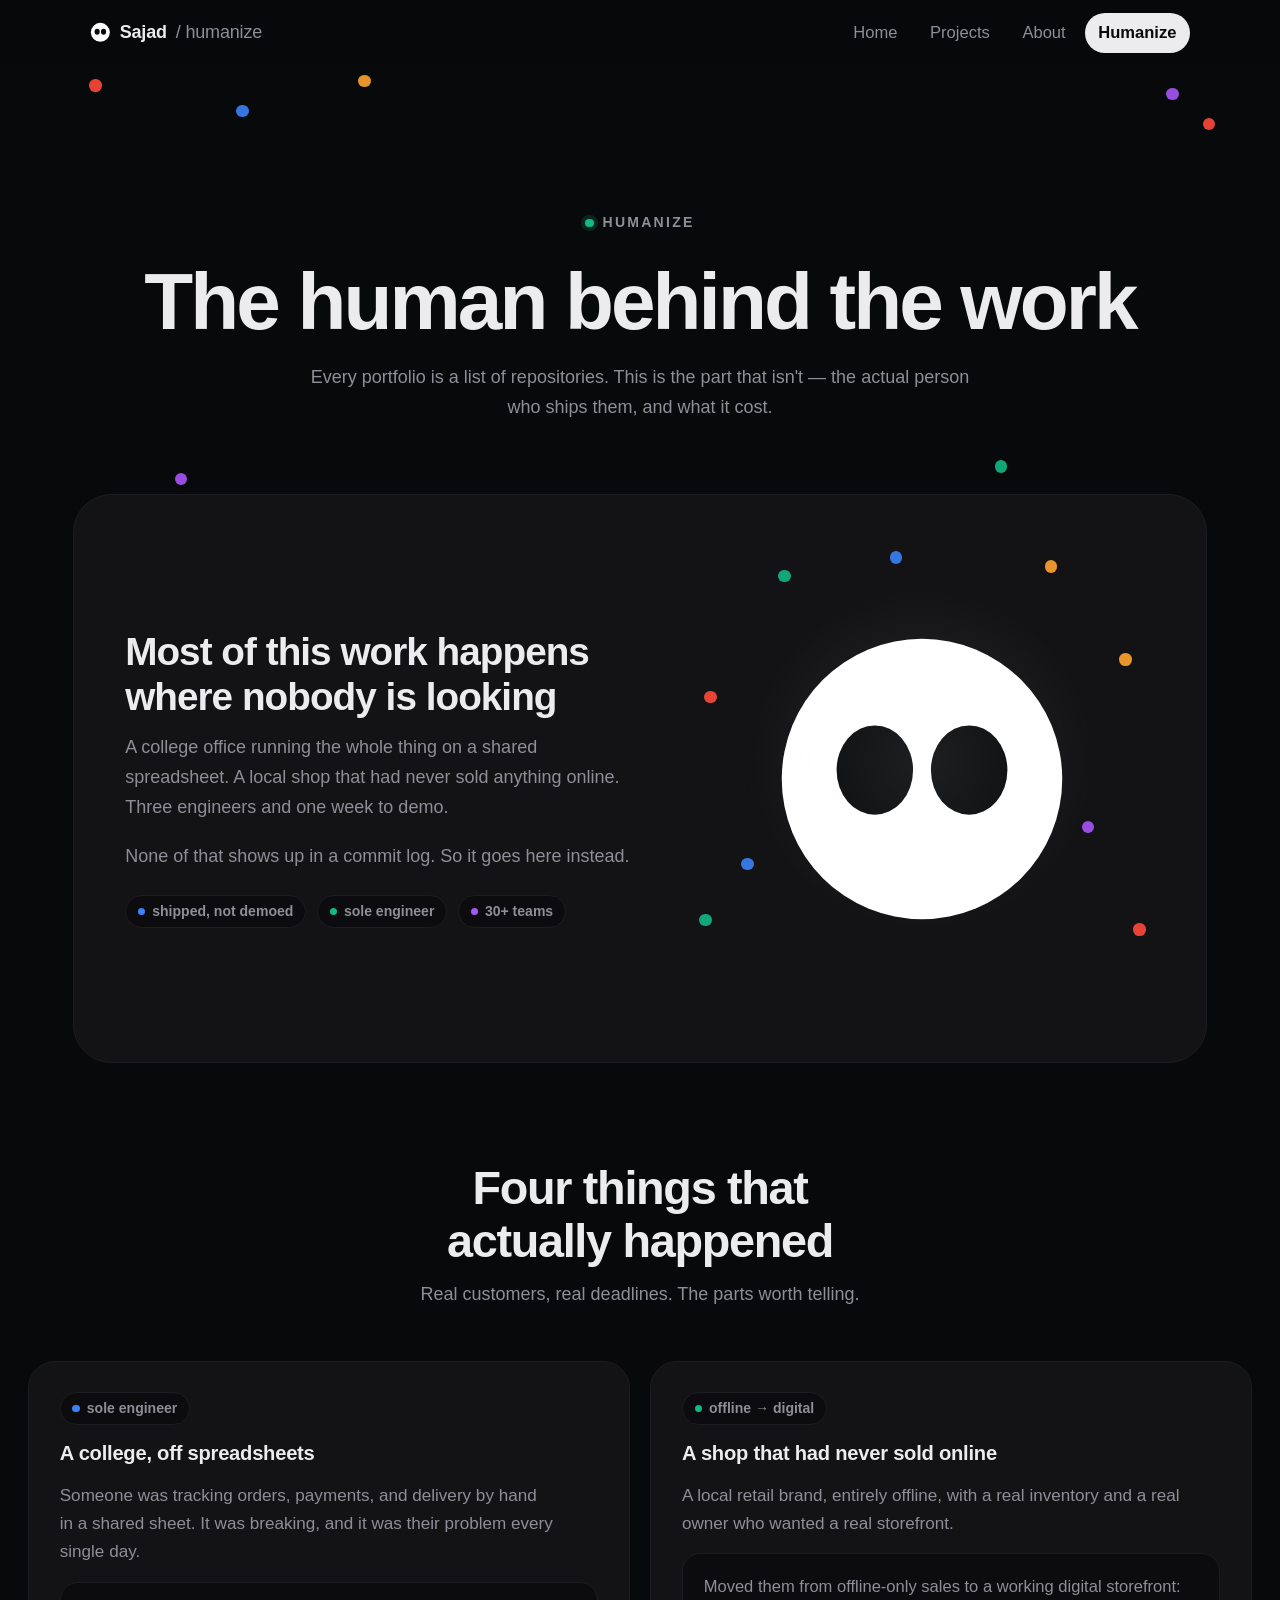
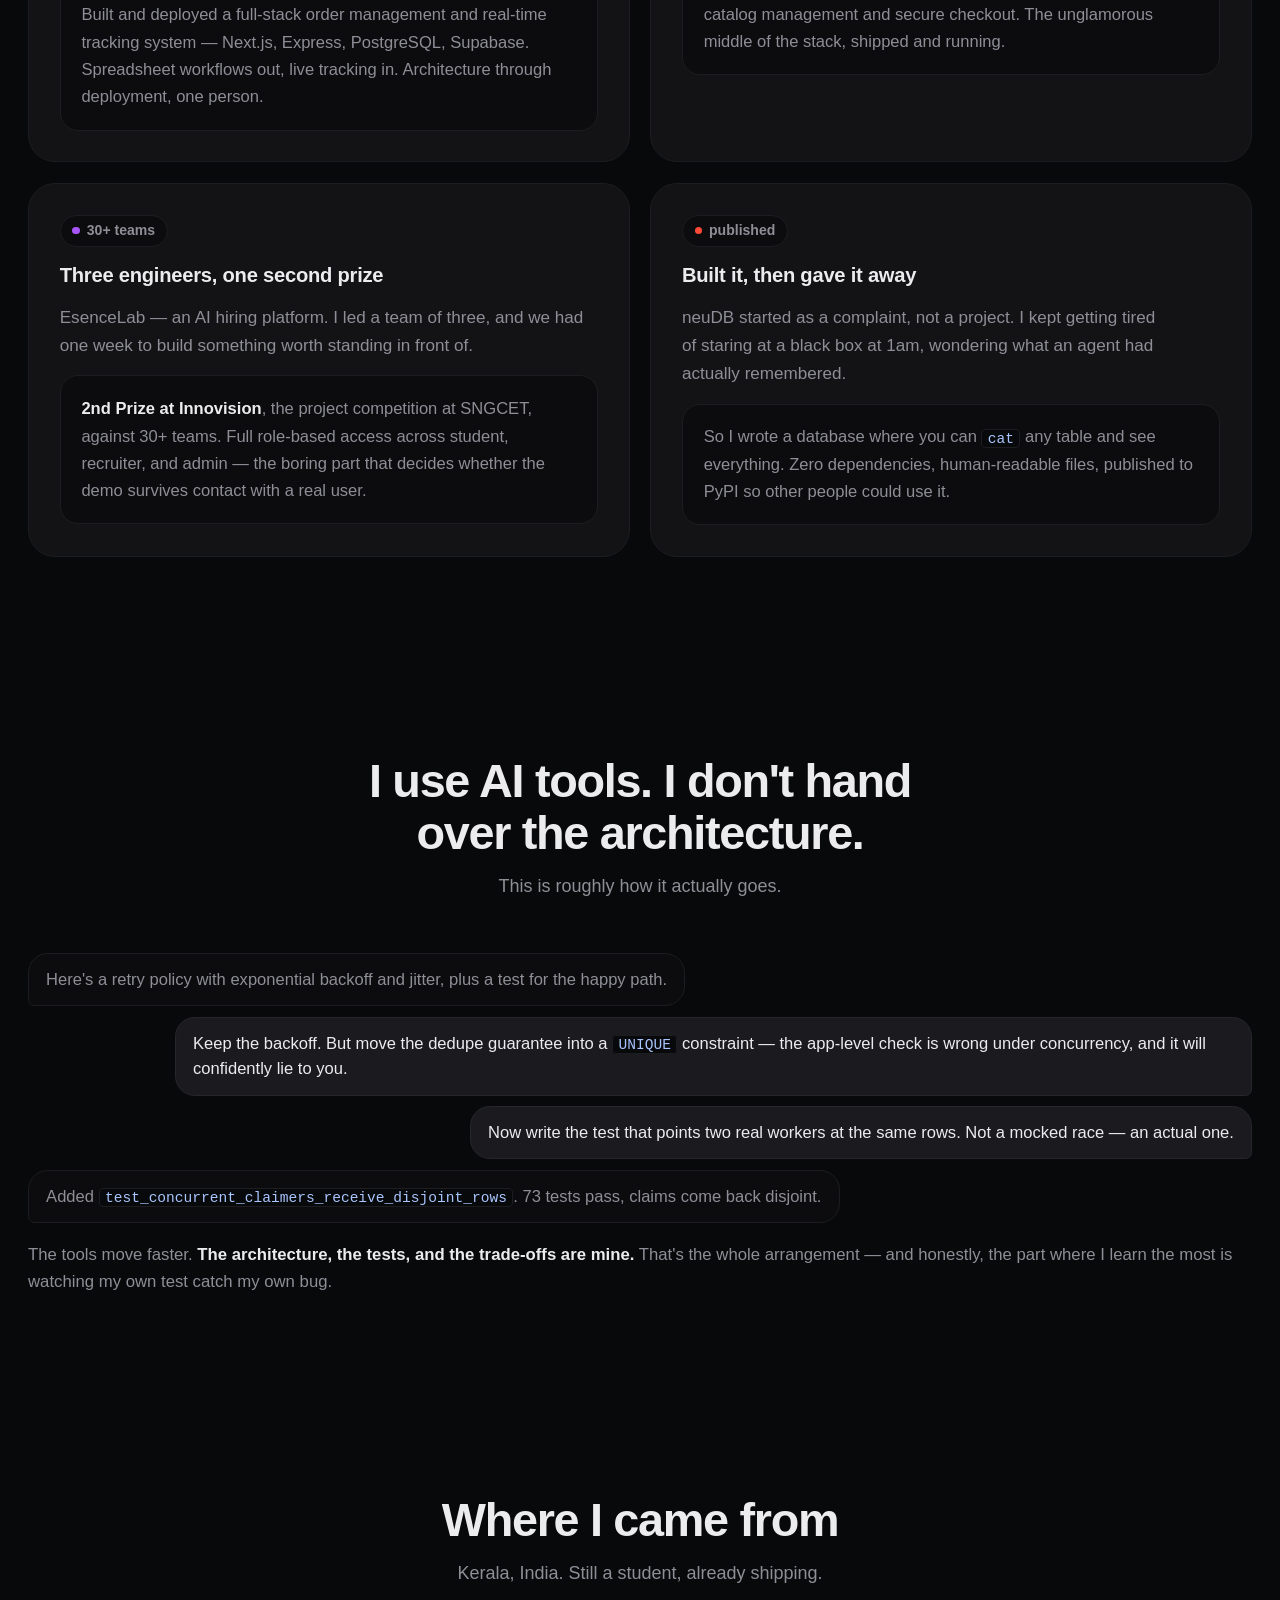
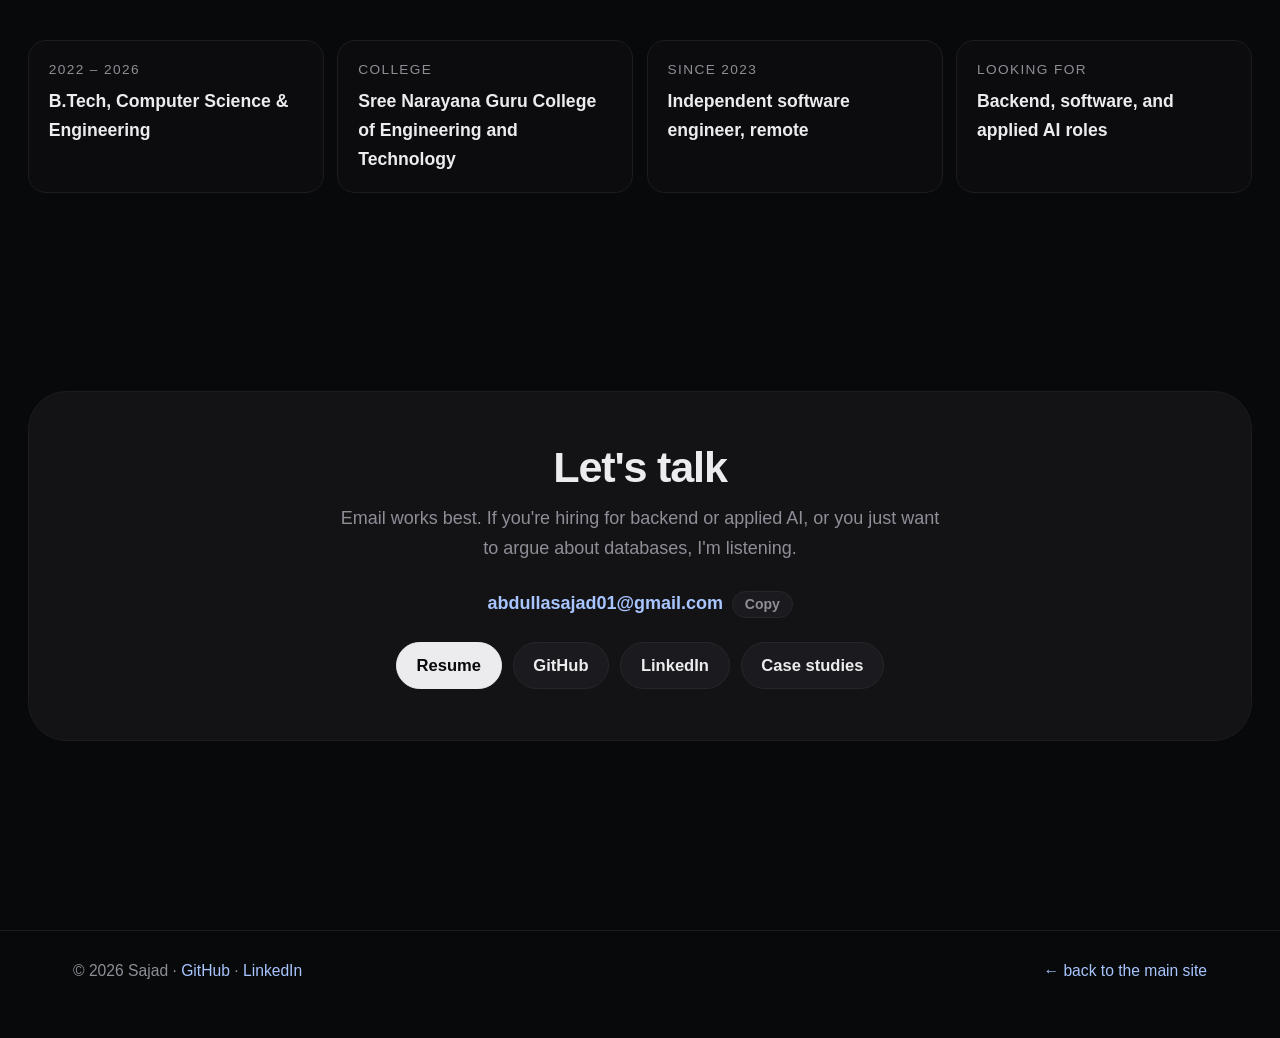
==== humanize/index.html @ 6c6727d5 "Site: add /humanize - personal page in a card-based dark theme A new page at /humanize/ carrying the" ====
<!DOCTYPE html>
<html lang="en">
<head>
<meta charset="utf-8">
<meta name="viewport" content="width=device-width, initial-scale=1.0, viewport-fit=cover">
<meta name="color-scheme" content="dark">
<meta name="theme-color" content="#08090a">
<title>Humanize · Sajad — the person behind the code</title>
<meta name="description" content="Not a repo list. A college office that got off spreadsheets, a shop that sold online for the first time, and how I work with AI tools without handing over the architecture.">
<meta name="author" content="Abdulla Sajad">
<link rel="canonical" href="https://sajadinmaker.github.io/humanize/">
<meta property="og:type" content="website">
<meta property="og:site_name" content="Abdulla Sajad">
<meta property="og:title" content="Humanize · Sajad — the person behind the code">
<meta property="og:description" content="The human behind the backends and AI products.">
<meta property="og:url" content="https://sajadinmaker.github.io/humanize/">
<meta name="twitter:card" content="summary">
<link rel="icon" href="../favicon.svg" type="image/svg+xml">
<link rel="stylesheet" href="./theme.css">
</head>
<body>
<a class="skip-link" href="#main">Skip to content</a>

<header>
  <div class="shell">
    <a class="wordmark" href="../index.html">
      <svg class="face-mark" viewBox="0 0 24 24" aria-hidden="true" focusable="false"><circle cx="12" cy="12" r="11"/><ellipse class="eye" cx="8.3" cy="11.3" rx="3" ry="3.5"/><ellipse class="eye" cx="15.7" cy="11.3" rx="3" ry="3.5"/></svg>
      Sajad <span class="wordmark__home">/ humanize</span>
    </a>
    <nav aria-label="Primary">
      <a href="../index.html">Home</a>
      <a href="../projects.html">Projects</a>
      <a href="../about.html">About</a>
      <a href="./">Humanize</a>
    </nav>
  </div>
</header>

<main id="main">

  <section class="hero shell">
    <div class="dots dots--hero" aria-hidden="true">
      <i></i><i></i><i></i><i></i><i></i><i></i><i></i>
    </div>
    <p class="eyebrow" data-reveal>Humanize</p>
    <h1 data-reveal>The human behind the work</h1>
    <p class="hero__sub" data-reveal>Every portfolio is a list of repositories. This is the part that isn't — the actual person who ships them, and what it cost.</p>
  </section>

  <section class="shell" data-reveal>
    <div class="feature">
      <div>
        <h2 style="font-size:clamp(1.5rem,3.4vw,2.15rem);line-height:1.15;letter-spacing:-0.025em;font-weight:700;margin-bottom:0.8rem;text-wrap:balance">Most of this work happens where nobody is looking</h2>
        <p style="color:var(--muted);margin-bottom:1.1rem;text-wrap:pretty">A college office running the whole thing on a shared spreadsheet. A local shop that had never sold anything online. Three engineers and one week to demo.</p>
        <p style="color:var(--muted);text-wrap:pretty">None of that shows up in a commit log. So it goes here instead.</p>
        <div class="cta-row" style="margin-top:1.3rem">
          <span class="pill" data-tone="blue">shipped, not demoed</span>
          <span class="pill" data-tone="green">sole engineer</span>
          <span class="pill" data-tone="violet">30+ teams</span>
        </div>
      </div>
      <div class="face-plate">
        <span class="halo" aria-hidden="true"></span>
        <div class="dots dots--plate" aria-hidden="true">
          <i></i><i></i><i></i><i></i><i></i><i></i><i></i><i></i><i></i>
        </div>
        <svg class="face-mark" viewBox="0 0 24 24" aria-hidden="true" focusable="false">
          <circle cx="12" cy="12" r="11"/>
          <ellipse class="eye" cx="8.3" cy="11.3" rx="3" ry="3.5"/>
          <ellipse class="eye" cx="15.7" cy="11.3" rx="3" ry="3.5"/>
        </svg>
      </div>
    </div>
  </section>

  <section class="section shell">
    <div class="section__head" data-reveal>
      <h2>Four things that actually happened</h2>
      <p>Real customers, real deadlines. The parts worth telling.</p>
    </div>
    <div class="grid">

      <article class="card" data-reveal>
        <span class="pill" data-tone="blue">sole engineer</span>
        <h3>A college, off spreadsheets</h3>
        <p>Someone was tracking orders, payments, and delivery by hand in a shared sheet. It was breaking, and it was their problem every single day.</p>
        <div class="sunk">
          Built and deployed a full-stack order management and real-time tracking system — Next.js, Express, PostgreSQL, Supabase. Spreadsheet workflows out, live tracking in. Architecture through deployment, one person.
        </div>
      </article>

      <article class="card" data-reveal>
        <span class="pill" data-tone="green">offline &rarr; digital</span>
        <h3>A shop that had never sold online</h3>
        <p>A local retail brand, entirely offline, with a real inventory and a real owner who wanted a real storefront.</p>
        <div class="sunk">
          Moved them from offline-only sales to a working digital storefront: catalog management and secure checkout. The unglamorous middle of the stack, shipped and running.
        </div>
      </article>

      <article class="card" data-reveal>
        <span class="pill" data-tone="violet">30+ teams</span>
        <h3>Three engineers, one second prize</h3>
        <p>EsenceLab — an AI hiring platform. I led a team of three, and we had one week to build something worth standing in front of.</p>
        <div class="sunk">
          <strong>2nd Prize at Innovision</strong>, the project competition at SNGCET, against 30+ teams. Full role-based access across student, recruiter, and admin — the boring part that decides whether the demo survives contact with a real user.
        </div>
      </article>

      <article class="card" data-reveal>
        <span class="pill" data-tone="red">published</span>
        <h3>Built it, then gave it away</h3>
        <p>neuDB started as a complaint, not a project. I kept getting tired of staring at a black box at 1am, wondering what an agent had actually remembered.</p>
        <div class="sunk">
          So I wrote a database where you can <code>cat</code> any table and see everything. Zero dependencies, human-readable files, published to PyPI so other people could use it.
        </div>
      </article>

    </div>
  </section>

  <section class="section shell">
    <div class="section__head" data-reveal>
      <h2>I use AI tools. I don't hand over the architecture.</h2>
      <p>This is roughly how it actually goes.</p>
    </div>
    <div class="grid" style="grid-template-columns:minmax(0,1fr)">
      <div class="thread" data-reveal>
        <p class="bubble bubble--tool">Here's a retry policy with exponential backoff and jitter, plus a test for the happy path.</p>
        <p class="bubble bubble--me">Keep the backoff. But move the dedupe guarantee into a <code>UNIQUE</code> constraint — the app-level check is wrong under concurrency, and it will confidently lie to you.</p>
        <p class="bubble bubble--me">Now write the test that points two real workers at the same rows. Not a mocked race — an actual one.</p>
        <p class="bubble bubble--tool">Added <code>test_concurrent_claimers_receive_disjoint_rows</code>. 73 tests pass, claims come back disjoint.</p>
        <p class="footnote" style="margin-top:0.4rem">The tools move faster. <strong>The architecture, the tests, and the trade-offs are mine.</strong> That's the whole arrangement — and honestly, the part where I learn the most is watching my own test catch my own bug.</p>
      </div>
    </div>
  </section>

  <section class="section shell">
    <div class="section__head" data-reveal>
      <h2>Where I came from</h2>
      <p>Kerala, India. Still a student, already shipping.</p>
    </div>
    <dl class="facts" data-reveal>
      <div class="fact">
        <dt>2022 &ndash; 2026</dt>
        <dd>B.Tech, Computer Science &amp; Engineering</dd>
      </div>
      <div class="fact">
        <dt>College</dt>
        <dd>Sree Narayana Guru College of Engineering and Technology</dd>
      </div>
      <div class="fact">
        <dt>Since 2023</dt>
        <dd>Independent software engineer, remote</dd>
      </div>
      <div class="fact">
        <dt>Looking for</dt>
        <dd>Backend, software, and applied AI roles</dd>
      </div>
    </dl>
  </section>

  <section class="section shell">
    <div class="feature" data-reveal style="text-align:center;display:block">
      <h2 style="font-size:clamp(1.6rem,3.8vw,2.4rem);line-height:1.12;letter-spacing:-0.028em;font-weight:700;margin-bottom:0.7rem">Let's talk</h2>
      <p style="color:var(--muted);max-width:34rem;margin:0 auto 1.4rem;text-wrap:pretty">Email works best. If you're hiring for backend or applied AI, or you just want to argue about databases, I'm listening.</p>
      <p style="margin-bottom:1.3rem"><a href="mailto:abdullasajad01@gmail.com" style="font-weight:600">abdullasajad01@gmail.com</a></p>
      <div class="cta-row" style="justify-content:center">
        <a class="btn btn--solid" href="../resume.pdf">Resume</a>
        <a class="btn" href="https://github.com/sajadinmaker">GitHub</a>
        <a class="btn" href="https://www.linkedin.com/in/abdullasajad">LinkedIn</a>
        <a class="btn" href="../projects.html">Case studies</a>
      </div>
    </div>
  </section>

</main>

<footer>
  <div class="shell">
    <p>&copy; <span id="year">2026</span> Sajad &middot; <a href="https://github.com/sajadinmaker">GitHub</a> &middot; <a href="https://www.linkedin.com/in/abdullasajad">LinkedIn</a></p>
    <p><a href="../index.html">&larr; back to the main site</a></p>
  </div>
</footer>

<script src="../script.js" defer></script>
<script src="./theme.js" defer></script>
</body>
</html>
---- humanize/theme.css ----
/* /humanize — a separate theme. Self-contained on purpose: it is linked by exactly
   one page, so it never cascades onto the main site's styles. */

:root {
  --bg: #08090a;
  --panel: #131316;
  --panel-2: #1b1b1f;
  --sunk: #0c0c0e;
  --line: #26262b;
  --line-soft: #1d1d21;
  --text: #ececef;
  --muted: #8e8e97;
  --accent: #a8c5ff;
  --dot-1: #ff4a38;
  --dot-2: #ffa32e;
  --dot-3: #3b82f6;
  --dot-4: #12b886;
  --dot-5: #a855f7;
  --pad: clamp(1.15rem, 4vw, 2.5rem);
  --ease: cubic-bezier(0.22, 1, 0.36, 1);
  --dur: 200ms;
  color-scheme: dark;
}

* { margin: 0; padding: 0; box-sizing: border-box; }

html {
  font-size: clamp(16px, 15.2px + 0.25vw, 18px);
  -webkit-text-size-adjust: 100%;
  scroll-behavior: smooth;
  scroll-padding-top: 6rem;
}
html, body { overflow-x: clip; }

body {
  font-family: -apple-system, BlinkMacSystemFont, "Segoe UI", Roboto, Helvetica, Arial, sans-serif;
  background: var(--bg);
  color: var(--text);
  line-height: 1.65;
  min-height: 100vh;
  min-height: 100dvh;
  min-width: 0;
  -webkit-font-smoothing: antialiased;
  display: flex;
  flex-direction: column;
}

a { color: var(--accent); text-decoration: none; transition: color var(--dur) var(--ease); }
a:visited { color: var(--accent); }
a:hover { color: #fff; }

::selection { background: rgba(168, 197, 255, 0.28); color: #fff; }

.shell { width: 100%; max-width: 68rem; margin: 0 auto; padding: 0 var(--pad); }

.skip-link {
  position: fixed;
  top: 0.75rem;
  left: 0.75rem;
  z-index: 100;
  font-size: 0.9rem;
  background: var(--text);
  color: var(--bg);
  padding: 0.55rem 0.95rem;
  border-radius: 999px;
  transform: translateY(calc(-100% - 1.5rem));
  transition: transform var(--dur) var(--ease);
}
.skip-link:focus { transform: translateY(0); }

/* ---------- header ---------- */

body > header {
  position: sticky;
  top: 0;
  z-index: 20;
  padding: max(0.7rem, env(safe-area-inset-top)) var(--pad) 0.7rem;
  background: rgba(8, 9, 10, 0.82);
  -webkit-backdrop-filter: blur(16px) saturate(150%);
  backdrop-filter: blur(16px) saturate(150%);
  border-bottom: 1px solid transparent;
  transition: border-color var(--dur) var(--ease);
}
body > header.is-scrolled { border-bottom-color: var(--line-soft); }
body > header .shell {
  display: flex;
  align-items: center;
  justify-content: space-between;
  flex-wrap: wrap;
  gap: 0.5rem 1rem;
}

.wordmark {
  display: inline-flex;
  align-items: center;
  gap: 0.5rem;
  font-weight: 650;
  color: var(--text);
  letter-spacing: -0.01em;
}
.wordmark:hover { color: #fff; }
.wordmark svg { width: 1.15rem; height: 1.15rem; flex: none; }
.wordmark .wordmark__home { color: var(--muted); font-weight: 500; }
.wordmark:hover .wordmark__home { color: var(--text); }

/* flex:none keeps the nav at its natural width, so it moves to its own line as a
   whole rather than squeezing and wrapping one item per row */
nav { display: flex; flex: none; flex-wrap: wrap; gap: 0.3rem; font-size: 0.92rem; }
nav a {
  position: relative;
  color: var(--muted);
  padding: 0.3rem 0.7rem;
  border-radius: 999px;
  border: 1px solid transparent;
  transition: color var(--dur) var(--ease), background-color var(--dur) var(--ease), border-color var(--dur) var(--ease);
}
nav a:visited { color: var(--muted); }
nav a:hover { color: var(--text); background: var(--panel-2); }
nav a[aria-current="page"], nav a[data-section] {
  color: var(--bg);
  background: var(--text);
  font-weight: 600;
}
nav a[aria-current="page"]:hover, nav a[data-section]:hover { color: var(--bg); background: #fff; }

@media (max-width: 30rem) {
  nav { gap: 0.1rem; font-size: 0.88rem; }
  nav a { padding: 0.3rem 0.5rem; }
  .wordmark__home { display: none; }
}
@media (max-width: 24rem) {
  nav { gap: 0; font-size: 0.84rem; }
  nav a { padding: 0.28rem 0.42rem; }
}

/* ---------- hero ---------- */

main { flex: 1 0 auto; }

.hero { position: relative; text-align: center; padding: clamp(3.5rem, 11vw, 8rem) 0 clamp(2.5rem, 6vw, 4rem); }

.eyebrow {
  display: inline-flex;
  align-items: center;
  gap: 0.5rem;
  font-size: 0.78rem;
  font-weight: 650;
  letter-spacing: 0.16em;
  text-transform: uppercase;
  color: var(--muted);
  margin-bottom: 1.4rem;
}
.eyebrow::before {
  content: "";
  width: 0.45rem;
  height: 0.45rem;
  border-radius: 50%;
  background: var(--dot-4);
  box-shadow: 0 0 0 4px rgba(18, 184, 134, 0.16);
}

.hero h1 {
  font-size: clamp(2.3rem, 6.6vw, 4.45rem);
  line-height: 1.04;
  letter-spacing: -0.036em;
  font-weight: 700;
  text-wrap: balance;
  margin-bottom: 1.1rem;
}
.hero h1 .face { display: inline-block; vertical-align: -0.08em; width: 0.92em; height: 0.92em; margin: 0 0.04em; }

.hero__sub {
  font-size: clamp(1rem, 1.4vw, 1.22rem);
  color: var(--muted);
  max-width: 38rem;
  margin: 0 auto;
  text-wrap: pretty;
}

/* ---------- floating accent dots ---------- */

.dots { position: absolute; inset: 0; pointer-events: none; overflow: hidden; }
.dots i {
  position: absolute;
  display: block;
  width: 0.7rem;
  height: 0.7rem;
  border-radius: 50%;
  opacity: 0.9;
  animation: bob 7s var(--ease) infinite;
}
@keyframes bob {
  0%, 100% { transform: translateY(0); }
  50% { transform: translateY(-14px); }
}

/* scattered across the hero, kept in the padding bands so they never sit on the headline */
.dots--hero i:nth-child(1) { left: 5%;  top: 3%;  background: var(--dot-1); animation-delay: 0s; }
.dots--hero i:nth-child(2) { left: 17%; top: 9%;  background: var(--dot-3); animation-delay: -1.2s; }
.dots--hero i:nth-child(3) { left: 27%; top: 2%;  background: var(--dot-2); animation-delay: -2.4s; }
.dots--hero i:nth-child(4) { right: 6%; top: 5%;  background: var(--dot-5); animation-delay: -0.6s; }
.dots--hero i:nth-child(5) { right: 3%; top: 12%; background: var(--dot-1); animation-delay: -1.8s; }
.dots--hero i:nth-child(6) { right: 20%; top: 92%; background: var(--dot-4); animation-delay: -3.1s; }
.dots--hero i:nth-child(7) { left: 12%; top: 95%; background: var(--dot-5); animation-delay: -2.9s; }

/* clustered around the face */
.dots--plate i:nth-child(1) { left: 3%;  top: 31%; background: var(--dot-1); animation-delay: -0.4s; }
.dots--plate i:nth-child(2) { left: 11%; top: 67%; background: var(--dot-3); animation-delay: -1.7s; }
.dots--plate i:nth-child(3) { left: 2%;  top: 79%; background: var(--dot-4); animation-delay: -2.9s; }
.dots--plate i:nth-child(4) { right: 5%; top: 23%; background: var(--dot-2); animation-delay: -1.1s; }
.dots--plate i:nth-child(5) { right: 13%; top: 59%; background: var(--dot-5); animation-delay: -2.3s; }
.dots--plate i:nth-child(6) { right: 2%; top: 81%; background: var(--dot-1); animation-delay: -3.4s; }
.dots--plate i:nth-child(7) { left: 43%; top: 1%; background: var(--dot-3); animation-delay: -2.6s; }
.dots--plate i:nth-child(8) { left: 19%; top: 5%; background: var(--dot-4); animation-delay: -0.9s; }
.dots--plate i:nth-child(9) { right: 21%; top: 3%; background: var(--dot-2); animation-delay: -3.8s; }

@media (max-width: 44rem) {
  .dots--hero i:nth-child(n + 6) { display: none; }
  .dots--plate i:nth-child(n + 8) { display: none; }
}

/* ---------- generic section furniture ---------- */

.section { padding: clamp(3rem, 8vw, 5.5rem) 0; }
.section__head { text-align: center; max-width: 40rem; margin: 0 auto clamp(1.8rem, 4vw, 3rem); }
.section__head h2 {
  font-size: clamp(1.65rem, 4vw, 2.6rem);
  line-height: 1.12;
  letter-spacing: -0.028em;
  font-weight: 700;
  text-wrap: balance;
  margin-bottom: 0.7rem;
}
.section__head p { color: var(--muted); text-wrap: pretty; }

/* ---------- cards ---------- */

.grid {
  display: grid;
  grid-template-columns: minmax(0, 1fr);
  gap: clamp(0.9rem, 1.6vw, 1.25rem);
}
@media (min-width: 46rem) {
  .grid { grid-template-columns: repeat(2, minmax(0, 1fr)); }
}

.card {
  background: var(--panel);
  border: 1px solid var(--line-soft);
  border-radius: 1.5rem;
  padding: clamp(1.35rem, 2.4vw, 1.85rem);
  display: flex;
  flex-direction: column;
  gap: 0.85rem;
  min-width: 0;
  transition: border-color var(--dur) var(--ease), transform var(--dur) var(--ease), background-color var(--dur) var(--ease);
}
.card:hover { border-color: var(--line); background: #16161a; transform: translateY(-2px); }

.card h3 { font-size: 1.12rem; font-weight: 650; letter-spacing: -0.012em; line-height: 1.3; text-wrap: balance; }
.card > p { color: var(--muted); font-size: 0.95rem; text-wrap: pretty; }

.sunk {
  background: var(--sunk);
  border: 1px solid var(--line-soft);
  border-radius: 1rem;
  padding: 1.05rem 1.15rem;
  font-size: 0.92rem;
  color: var(--muted);
  text-wrap: pretty;
}
.sunk strong { color: var(--text); font-weight: 600; }

/* feature card: graphic on the right, copy on the left */
.feature {
  display: grid;
  grid-template-columns: 1fr;
  gap: clamp(1.5rem, 4vw, 3rem);
  align-items: center;
  background: var(--panel);
  border: 1px solid var(--line-soft);
  border-radius: clamp(1.5rem, 3vw, 2.25rem);
  padding: clamp(1.5rem, 4vw, 3.25rem);
  overflow: hidden;
}
@media (min-width: 54rem) {
  .feature { grid-template-columns: 1.05fr 0.95fr; }
}

/* ---------- pills ---------- */

.pill {
  display: inline-flex;
  align-items: center;
  gap: 0.4rem;
  font-size: 0.78rem;
  font-weight: 600;
  color: var(--muted);
  background: var(--sunk);
  border: 1px solid var(--line-soft);
  border-radius: 999px;
  padding: 0.2rem 0.65rem;
  align-self: flex-start;
  white-space: nowrap;
}
.pill::before { content: ""; width: 0.4rem; height: 0.4rem; border-radius: 50%; background: var(--dot-2); }
.pill[data-tone="green"]::before { background: var(--dot-4); }
.pill[data-tone="blue"]::before { background: var(--dot-3); }
.pill[data-tone="violet"]::before { background: var(--dot-5); }
.pill[data-tone="red"]::before { background: var(--dot-1); }

.cta-row { display: flex; flex-wrap: wrap; gap: 0.6rem; }

.btn {
  display: inline-flex;
  align-items: center;
  gap: 0.45rem;
  font-size: 0.92rem;
  font-weight: 600;
  color: var(--text);
  background: var(--panel-2);
  border: 1px solid var(--line);
  border-radius: 999px;
  padding: 0.5rem 1.1rem;
  transition: background-color var(--dur) var(--ease), border-color var(--dur) var(--ease), color var(--dur) var(--ease);
}
.btn:visited { color: var(--text); }
.btn:hover { color: var(--bg); background: var(--text); border-color: var(--text); }
.btn--solid { color: var(--bg); background: var(--text); border-color: var(--text); }
.btn--solid:hover { color: var(--bg); background: #fff; border-color: #fff; }
.btn svg { width: 0.85em; height: 0.85em; flex: none; }

/* injected by ../script.js next to any mailto link showing a bare address */
.copy-btn {
  font: inherit;
  font-size: 0.78rem;
  font-weight: 600;
  line-height: 1.5;
  color: var(--muted);
  background: var(--panel-2);
  border: 1px solid var(--line);
  border-radius: 999px;
  padding: 0.1rem 0.65rem;
  margin-left: 0.5rem;
  cursor: pointer;
  vertical-align: baseline;
  transition: color var(--dur) var(--ease), border-color var(--dur) var(--ease), background-color var(--dur) var(--ease);
}
.copy-btn:hover { color: var(--text); border-color: var(--muted); }
.copy-btn.is-done { color: #4ade80; border-color: #14532d; }

.visually-hidden {
  position: absolute;
  width: 1px;
  height: 1px;
  margin: -1px;
  padding: 0;
  overflow: hidden;
  clip-path: inset(50%);
  white-space: nowrap;
  border: 0;
}

/* ---------- the face ---------- */

.face-mark { fill: currentColor; color: #fff; }
.face-mark .eye { fill: var(--bg); }

.face-plate {
  position: relative;
  display: grid;
  place-items: center;
  aspect-ratio: 1;
  min-height: 0;
}
.face-plate svg { width: min(100%, 17rem); height: auto; color: #fff; }
.face-plate .halo {
  position: absolute;
  inset: 8%;
  border-radius: 50%;
  background: radial-gradient(circle at 50% 45%, rgba(255, 255, 255, 0.09), transparent 62%);
  filter: blur(6px);
}

/* ---------- chat motif ---------- */

.thread { display: flex; flex-direction: column; gap: 0.6rem; }
.bubble {
  max-width: 88%;
  border-radius: 1.1rem;
  padding: 0.7rem 0.95rem;
  font-size: 0.92rem;
  line-height: 1.55;
  background: var(--sunk);
  border: 1px solid var(--line-soft);
  color: var(--muted);
  text-wrap: pretty;
}
.bubble b { color: var(--text); font-weight: 600; }
.bubble--me {
  align-self: flex-end;
  background: var(--panel-2);
  border-color: var(--line);
  color: var(--text);
  border-bottom-right-radius: 0.35rem;
}
.bubble--tool { align-self: flex-start; border-bottom-left-radius: 0.35rem; }

code {
  font-family: ui-monospace, SFMono-Regular, Menlo, Consolas, monospace;
  font-size: 0.88em;
  background: var(--bg);
  border: 1px solid var(--line-soft);
  border-radius: 4px;
  padding: 0.05rem 0.3rem;
  color: var(--accent);
  overflow-wrap: break-word;
}

.footnote { color: var(--muted); font-size: 0.93rem; text-wrap: pretty; }
.footnote strong { color: var(--text); font-weight: 600; }

/* ---------- facts strip ---------- */

.facts { display: grid; grid-template-columns: repeat(auto-fit, minmax(min(100%, 12rem), 1fr)); gap: 0.75rem; }
.fact {
  background: var(--sunk);
  border: 1px solid var(--line-soft);
  border-radius: 1rem;
  padding: 1rem 1.1rem;
}
.fact dt { font-size: 0.76rem; letter-spacing: 0.1em; text-transform: uppercase; color: var(--muted); margin-bottom: 0.3rem; }
.fact dd { font-size: 0.98rem; font-weight: 600; color: var(--text); text-wrap: pretty; }

/* ---------- reveal on scroll (JS-gated, so no-JS still shows everything) ---------- */

[data-reveal] { transition: opacity 0.55s var(--ease), transform 0.55s var(--ease); }
.hz [data-reveal].hz-pending { opacity: 0; transform: translateY(16px); }
[data-reveal].hz-shown { opacity: 1; transform: none; }

/* ---------- footer ---------- */

footer {
  margin-top: clamp(3rem, 7vw, 5rem);
  padding: 1.5rem 0 clamp(2.5rem, 6vh, 4rem);
  border-top: 1px solid var(--line-soft);
  font-size: 0.87rem;
  color: var(--muted);
}
footer .shell { display: flex; flex-wrap: wrap; gap: 0.4rem 1rem; align-items: center; justify-content: space-between; }
footer p { margin: 0; }

:focus-visible { outline: 2px solid var(--accent); outline-offset: 3px; border-radius: 6px; }

@media (prefers-reduced-motion: no-preference) {
  @view-transition { navigation: auto; }
}
@media (prefers-reduced-motion: reduce) {
  html { scroll-behavior: auto; }
  .dots { display: none; }
  *, *::before, *::after {
    animation-duration: 0.01ms !important;
    animation-iteration-count: 1 !important;
    transition-duration: 0.01ms !important;
    scroll-behavior: auto !important;
  }
}

@media print {
  body { background: #fff; color: #000; }
  .dots, .face-plate, .skip-link, .cta-row { display: none; }
  .card, .feature, .sunk, .fact, .bubble { background: none; border-color: #ccc; }
  a { color: #000; }
  a[href^="http"]::after { content: " (" attr(href) ")"; font-size: 0.78em; }
  .grid { grid-template-columns: 1fr 1fr; }
}
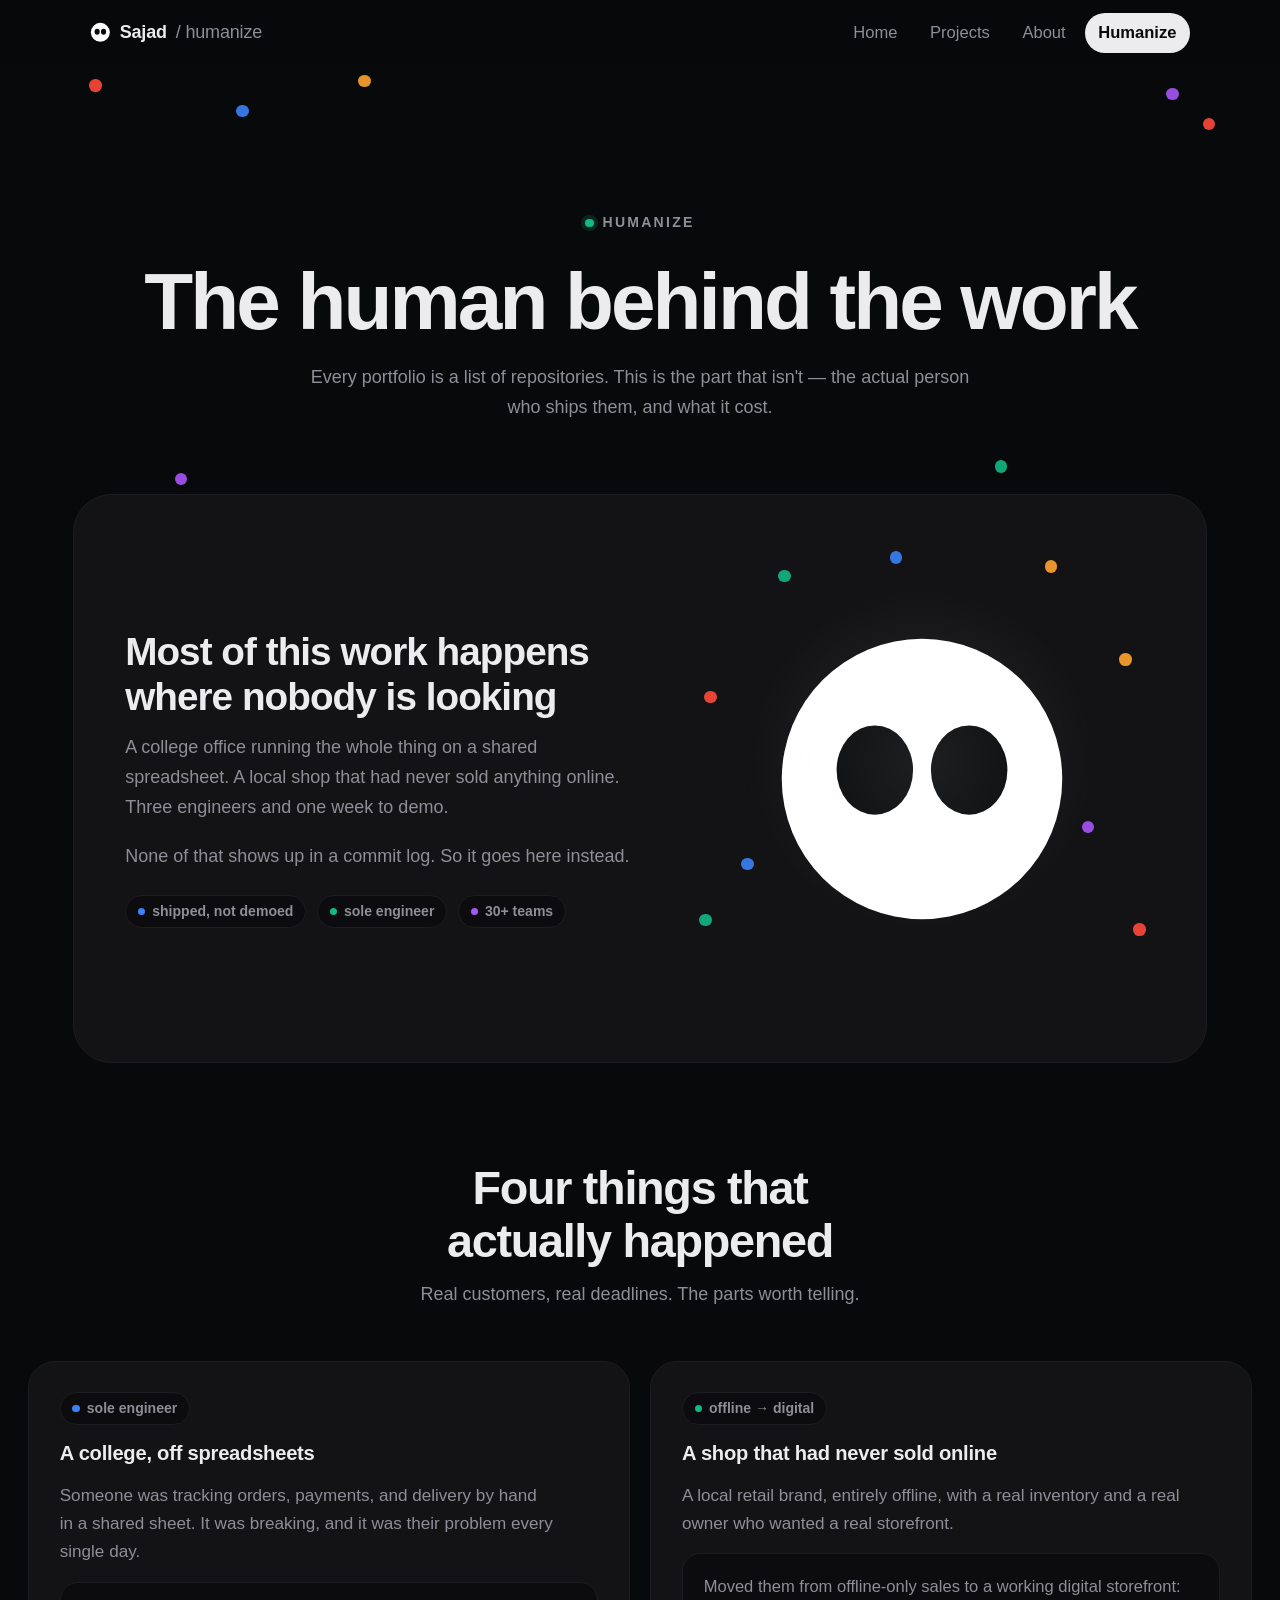
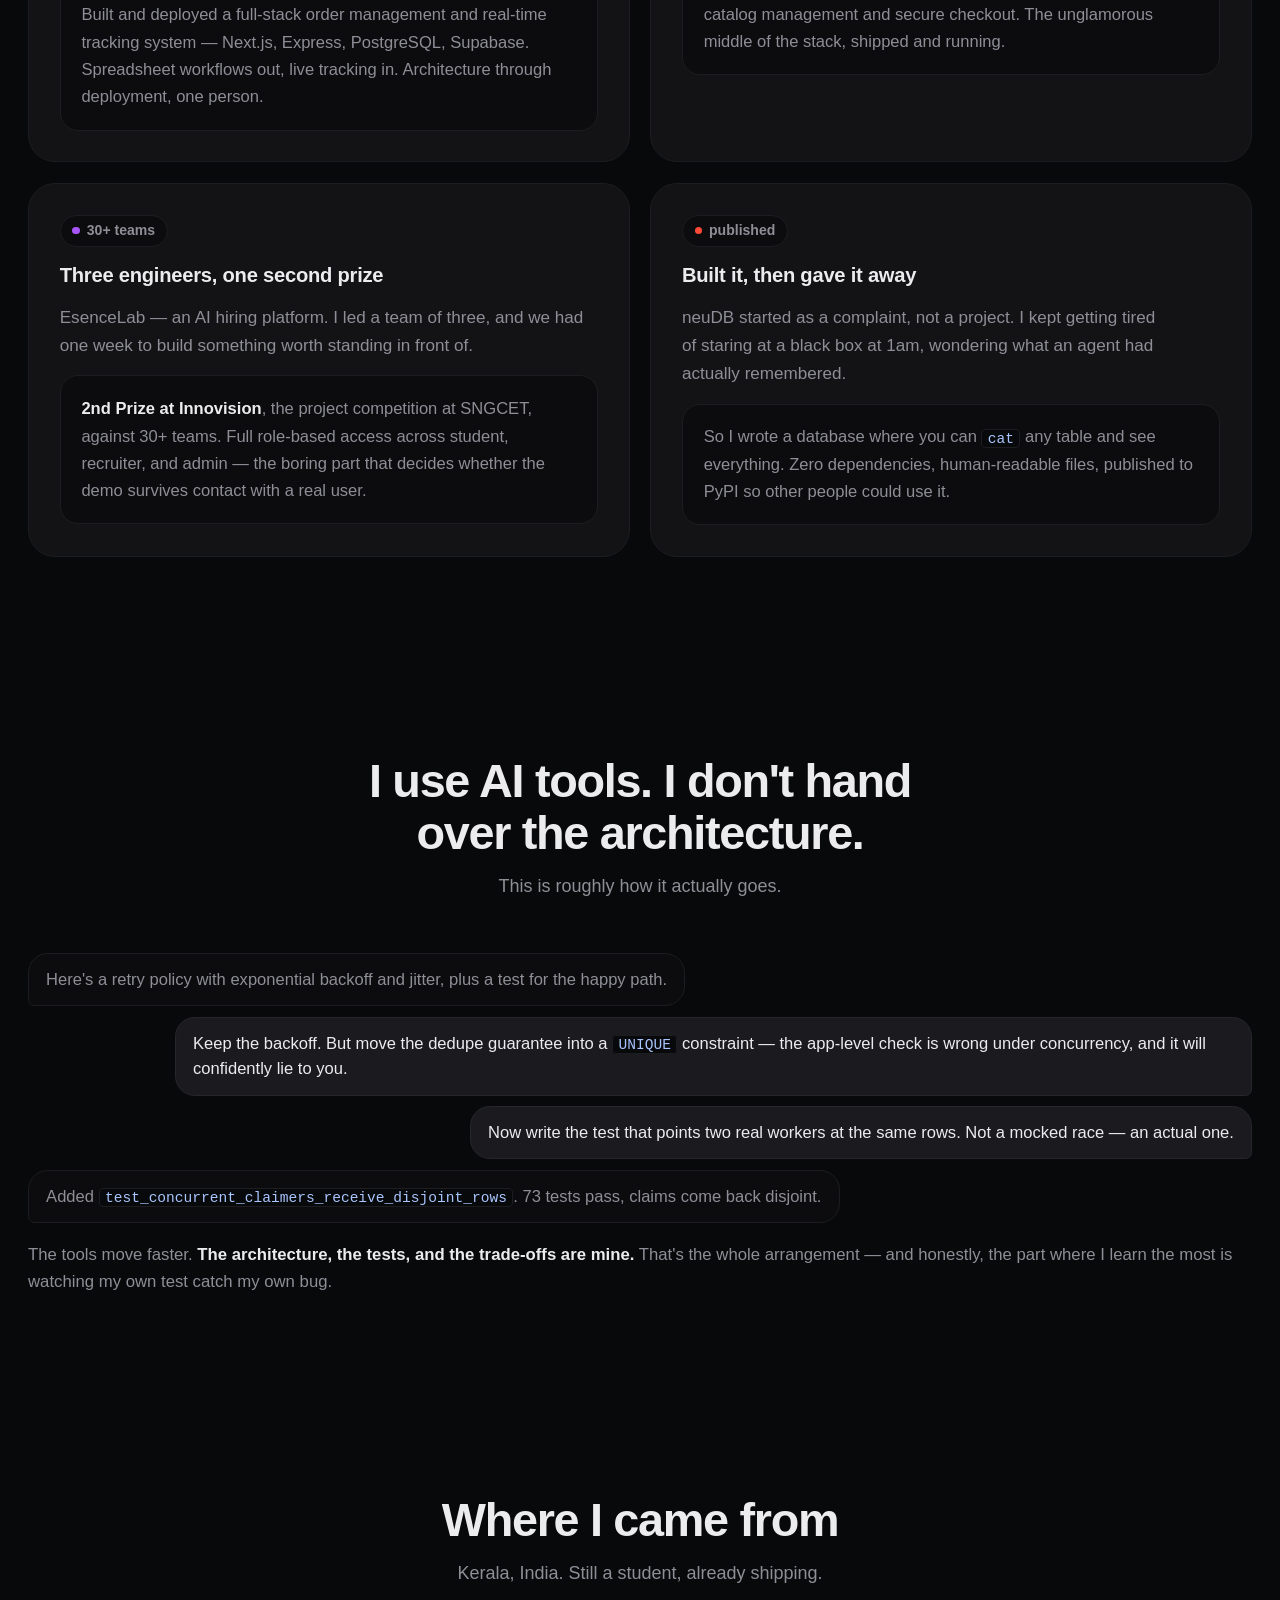
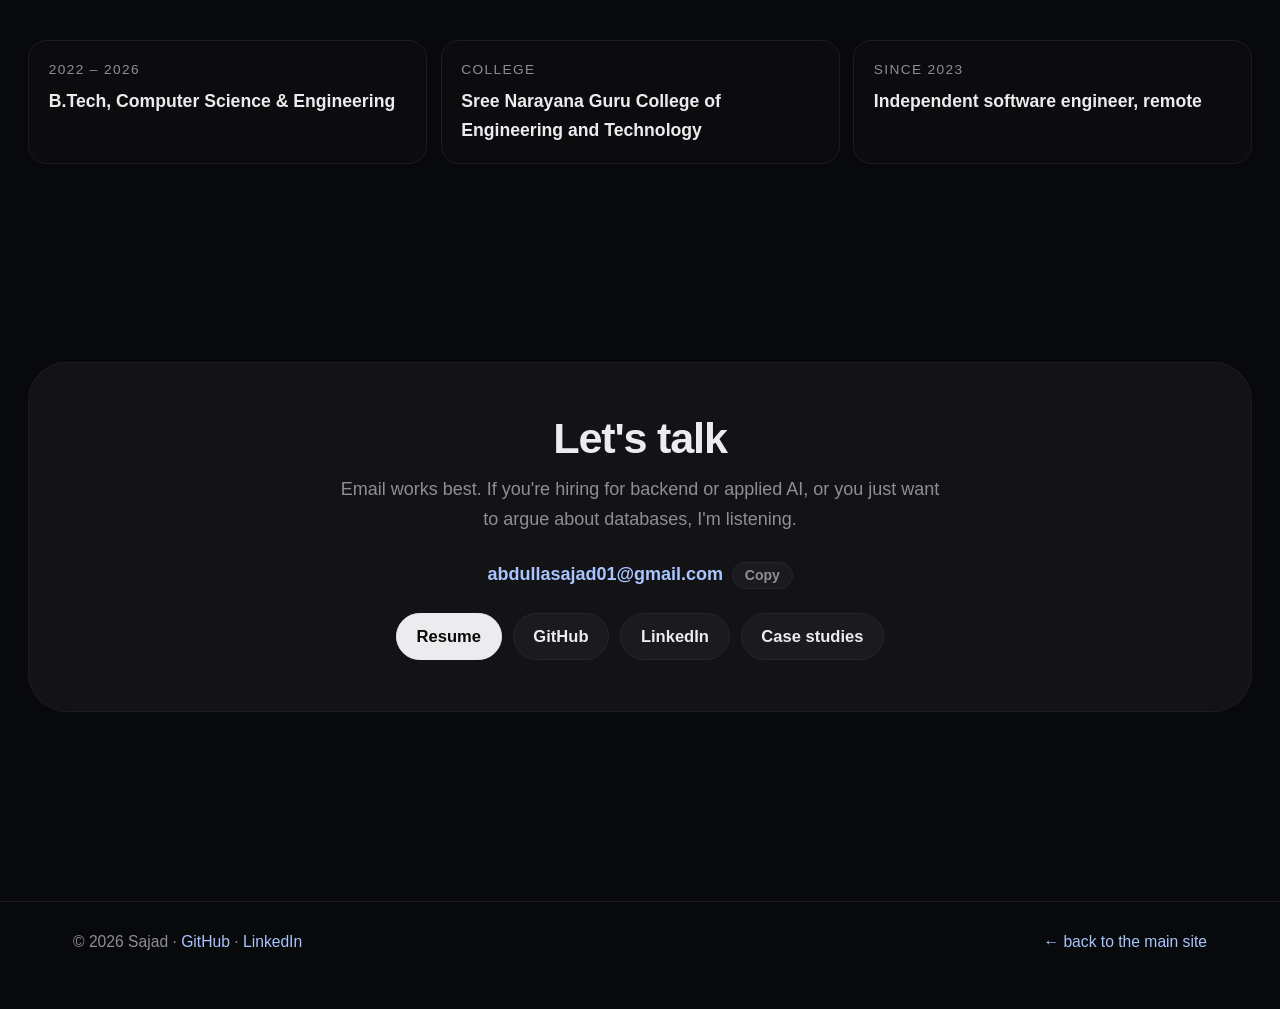
==== commit 60298e89: "cream theme site-wide; drop job-hunt lines and the status command" ====
--- a/humanize/index.html
+++ b/humanize/index.html
@@ -4,7 +4,7 @@
 <meta charset="utf-8">
 <meta name="viewport" content="width=device-width, initial-scale=1.0, viewport-fit=cover">
 <meta name="color-scheme" content="dark">
-<meta name="theme-color" content="#08090a">
+<meta name="theme-color" content="#f6f1e6">
 <title>Humanize · Sajad — the person behind the code</title>
 <meta name="description" content="Not a repo list. A college office that got off spreadsheets, a shop that sold online for the first time, and how I work with AI tools without handing over the architecture.">
 <meta name="author" content="Abdulla Sajad">
@@ -153,10 +153,6 @@
         <dt>Since 2023</dt>
         <dd>Independent software engineer, remote</dd>
       </div>
-      <div class="fact">
-        <dt>Looking for</dt>
-        <dd>Backend, software, and applied AI roles</dd>
-      </div>
     </dl>
   </section>
 
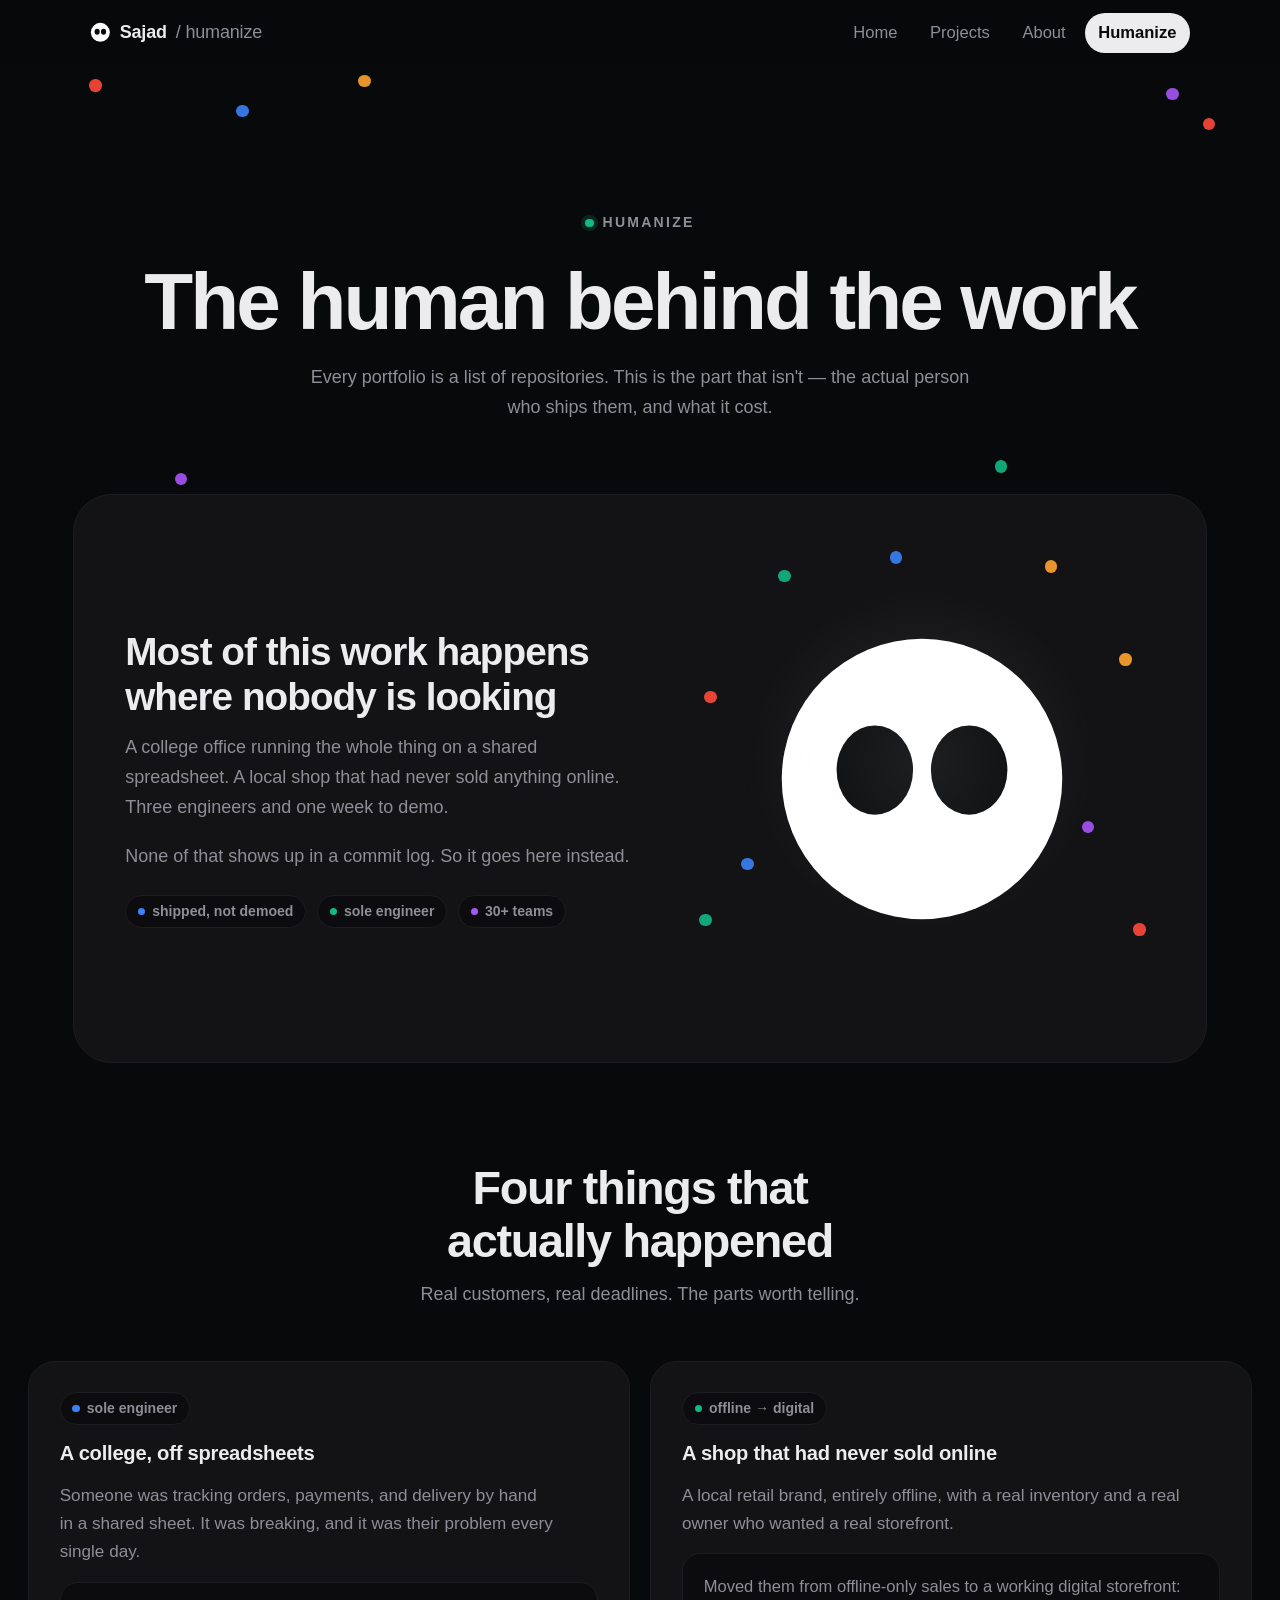
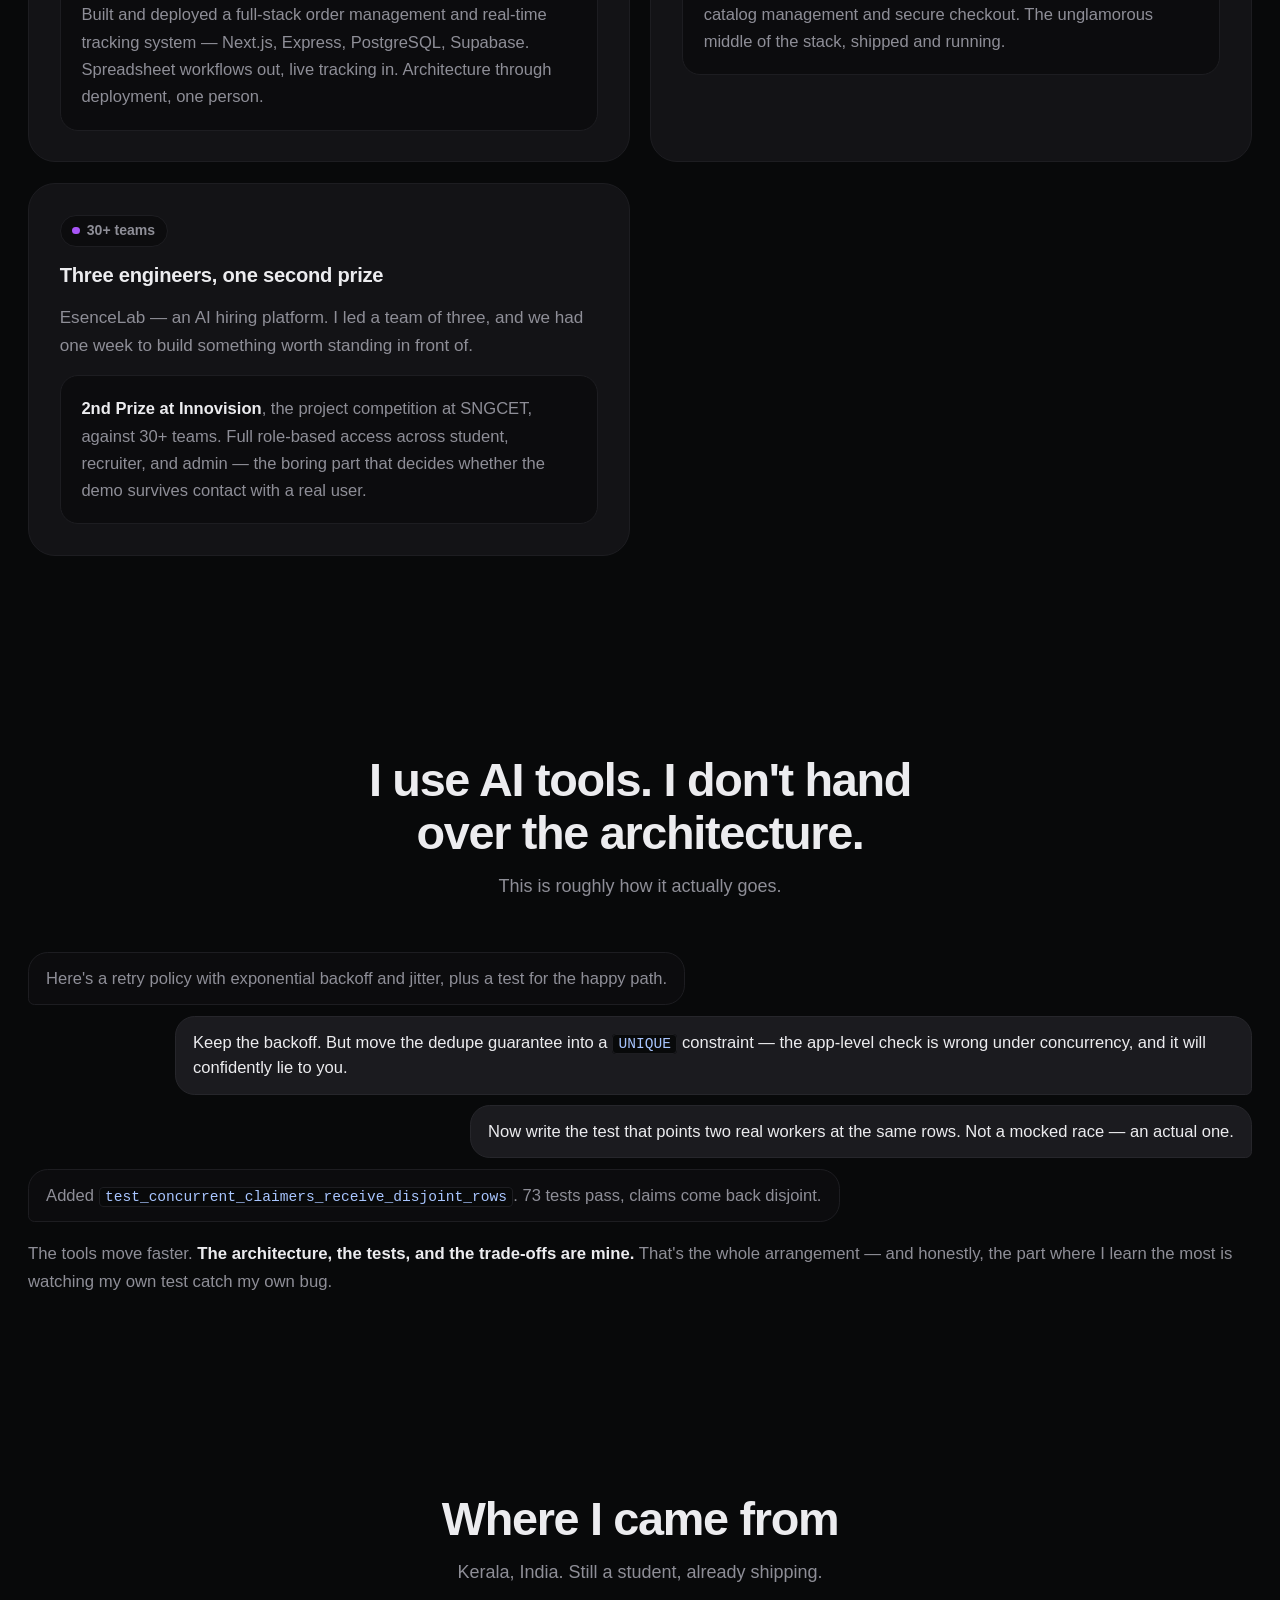
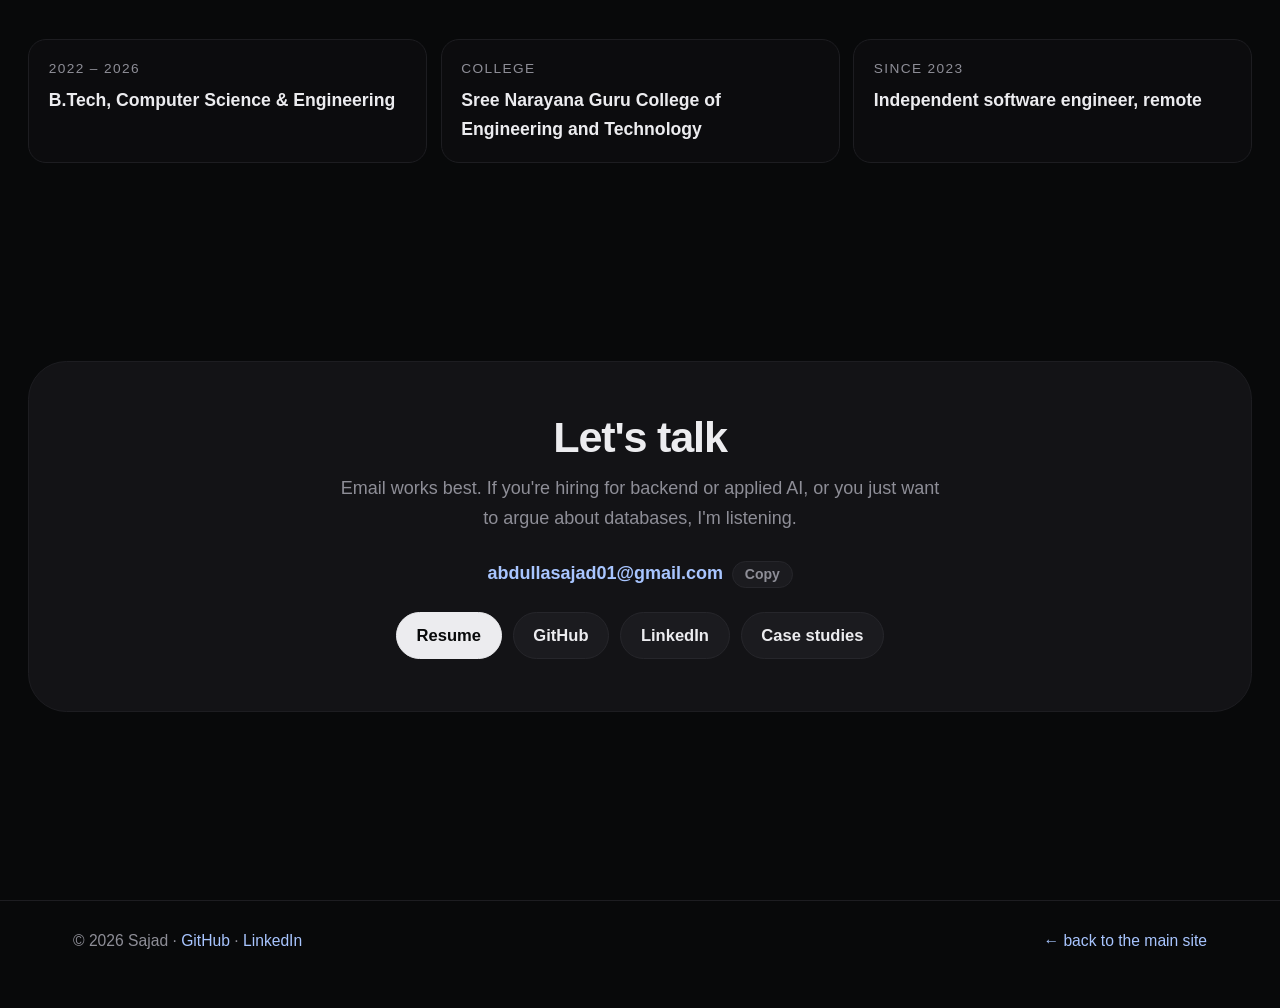
==== commit cf191274: "purge: terminal block, neuDB everywhere, segfault 404 — plain and consistent" ====
--- a/humanize/index.html
+++ b/humanize/index.html
@@ -107,15 +107,6 @@
         </div>
       </article>
 
-      <article class="card" data-reveal>
-        <span class="pill" data-tone="red">published</span>
-        <h3>Built it, then gave it away</h3>
-        <p>neuDB started as a complaint, not a project. I kept getting tired of staring at a black box at 1am, wondering what an agent had actually remembered.</p>
-        <div class="sunk">
-          So I wrote a database where you can <code>cat</code> any table and see everything. Zero dependencies, human-readable files, published to PyPI so other people could use it.
-        </div>
-      </article>
-
     </div>
   </section>
 
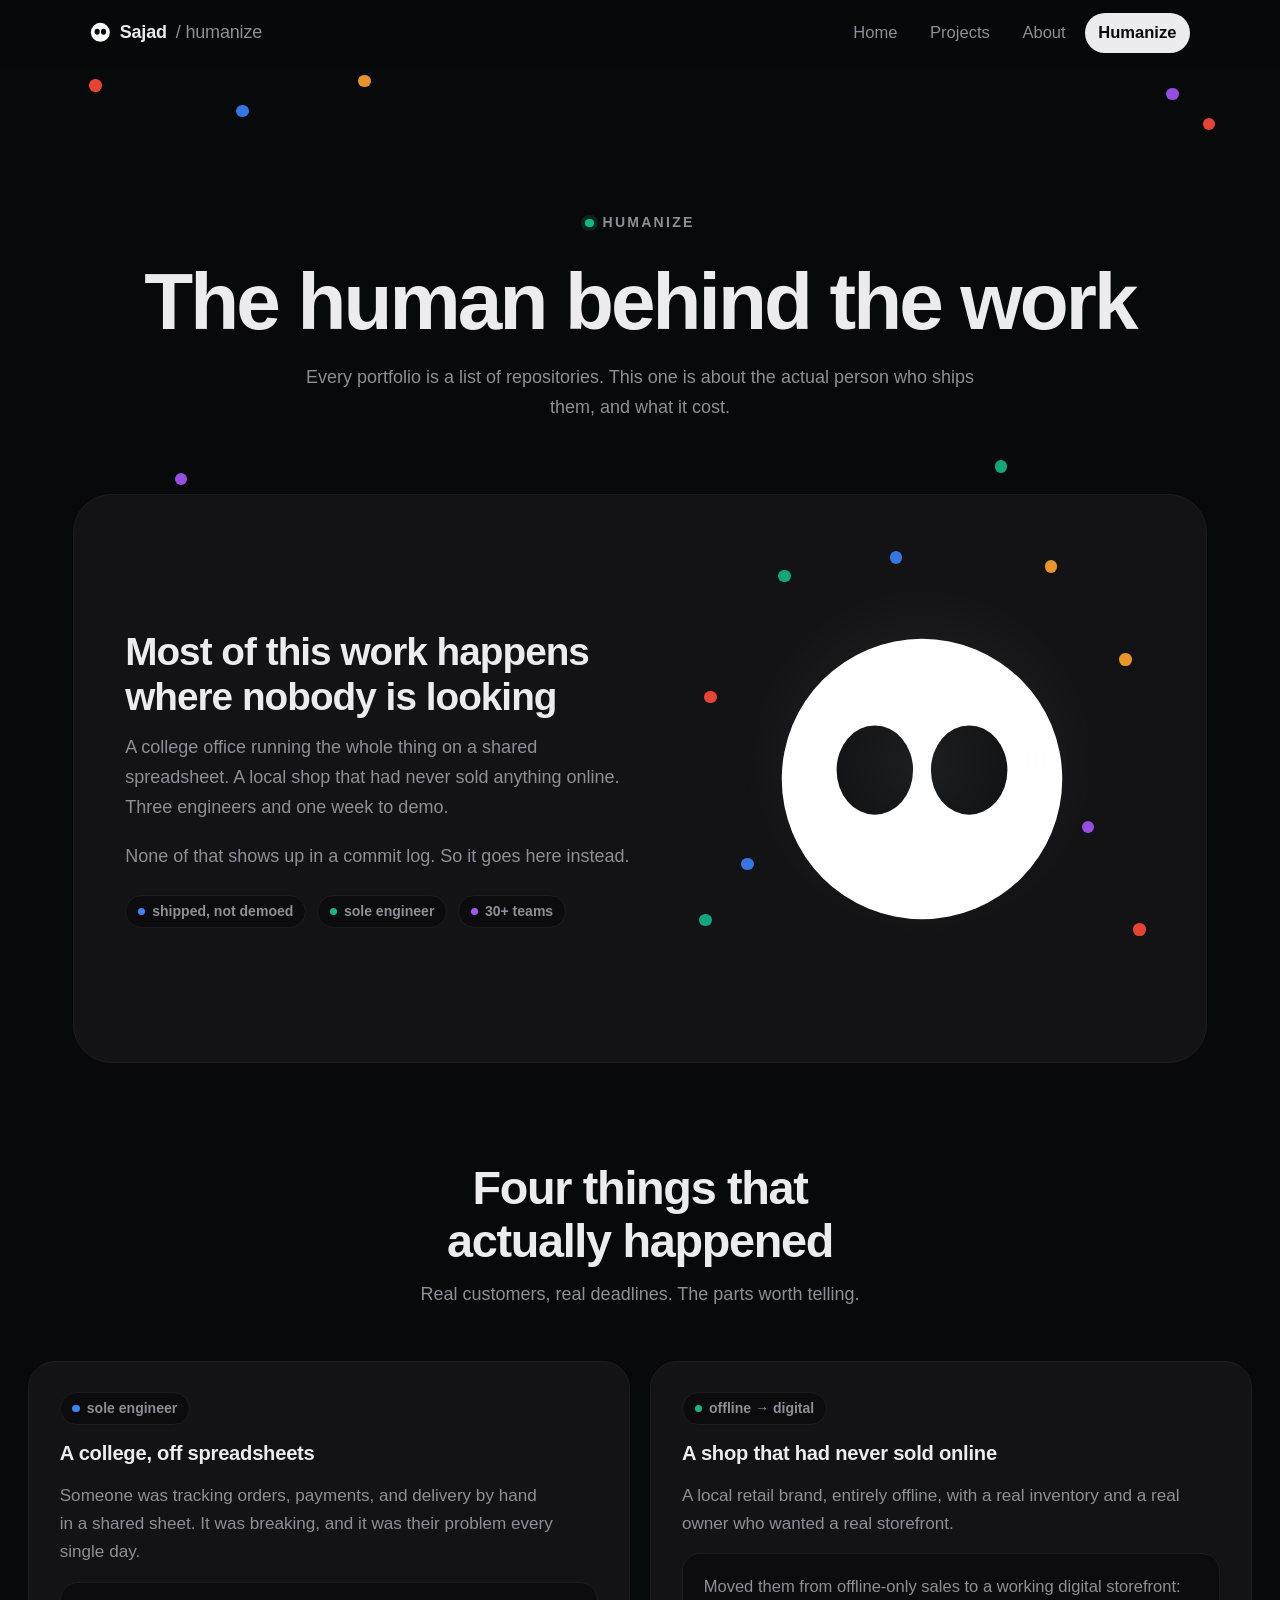
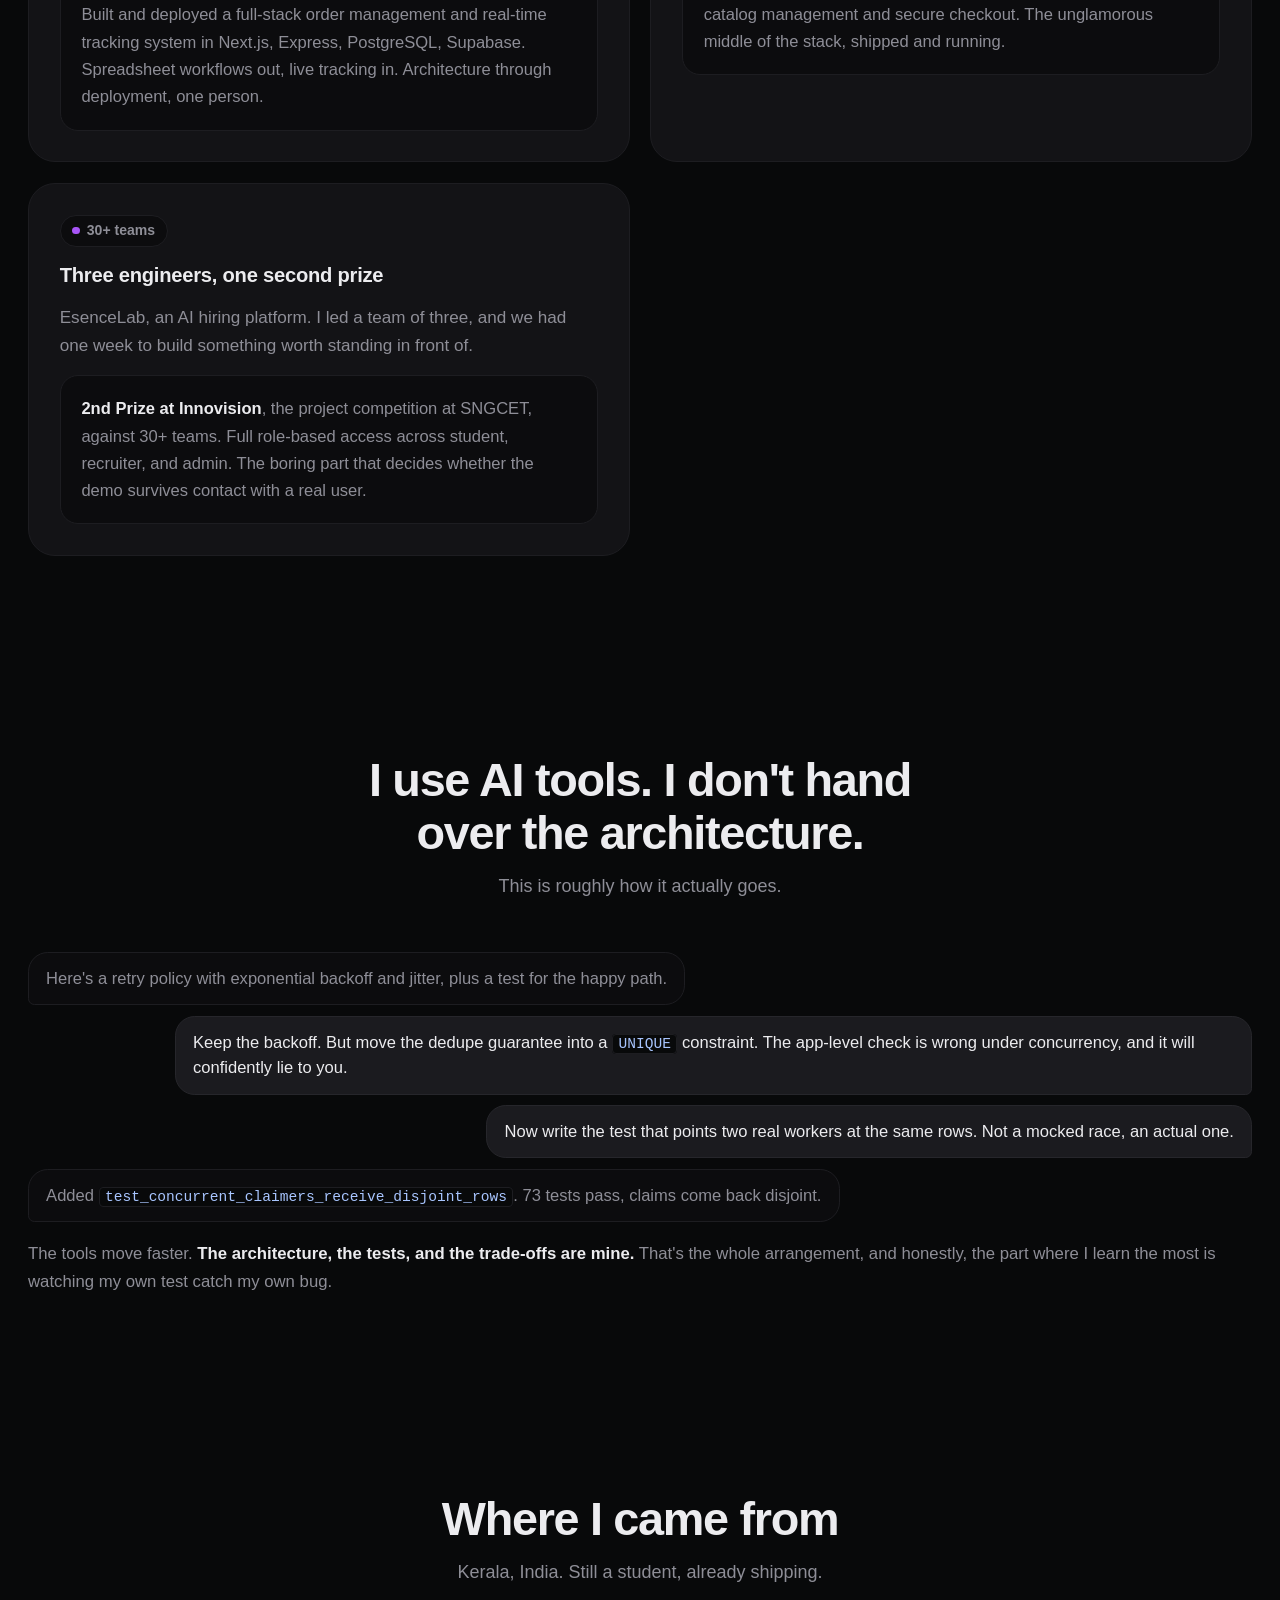
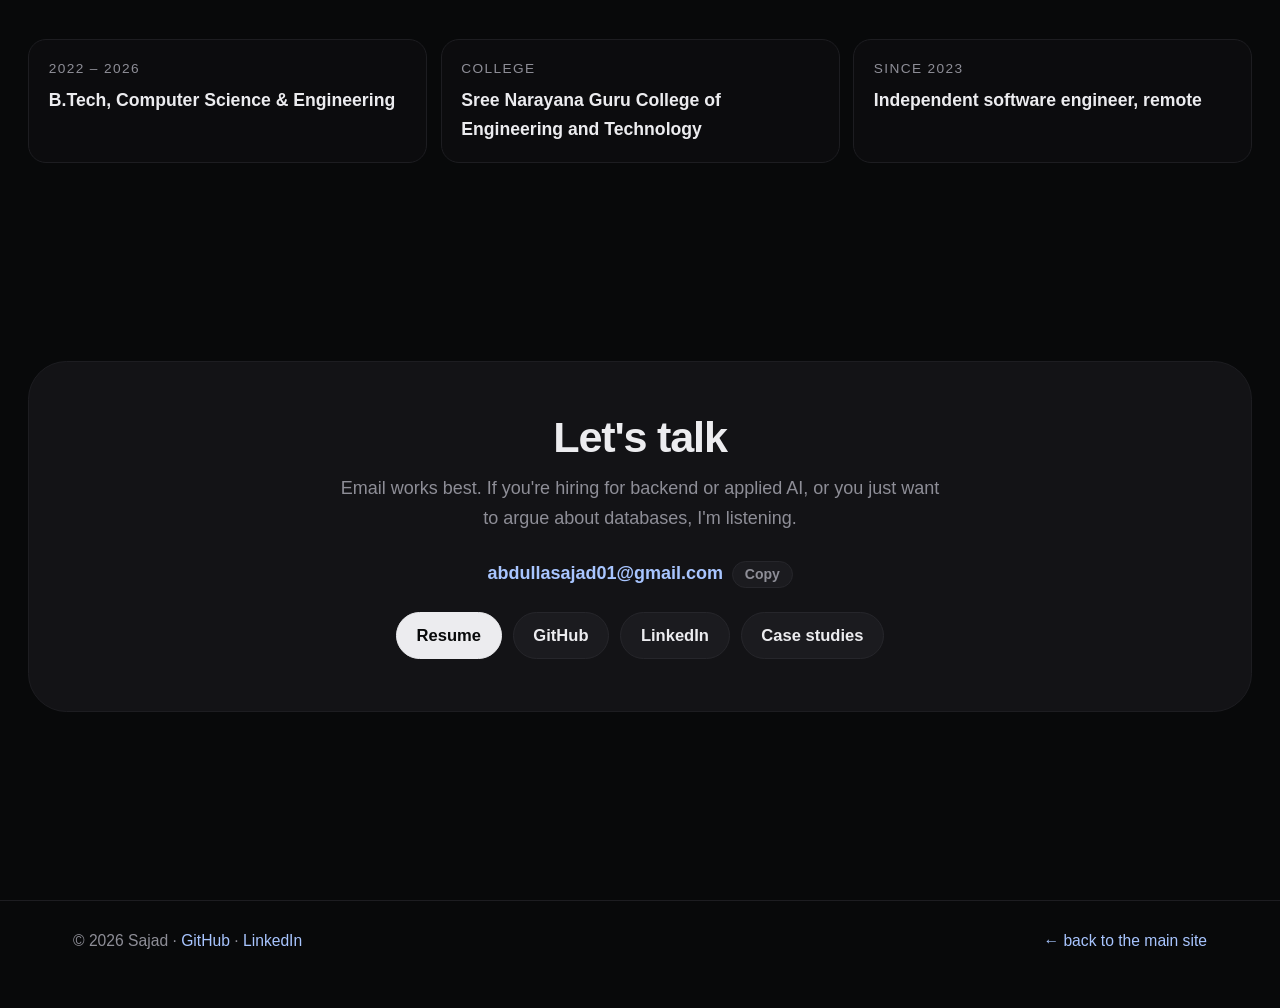
==== commit 97eae159: "drop HookFlow and the writing archive; eradicate em dashes site-wide" ====
--- a/humanize/index.html
+++ b/humanize/index.html
@@ -5,13 +5,13 @@
 <meta name="viewport" content="width=device-width, initial-scale=1.0, viewport-fit=cover">
 <meta name="color-scheme" content="dark">
 <meta name="theme-color" content="#f6f1e6">
-<title>Humanize · Sajad — the person behind the code</title>
+<title>Humanize: the person behind the code · Sajad</title>
 <meta name="description" content="Not a repo list. A college office that got off spreadsheets, a shop that sold online for the first time, and how I work with AI tools without handing over the architecture.">
 <meta name="author" content="Abdulla Sajad">
 <link rel="canonical" href="https://sajadinmaker.github.io/humanize/">
 <meta property="og:type" content="website">
 <meta property="og:site_name" content="Abdulla Sajad">
-<meta property="og:title" content="Humanize · Sajad — the person behind the code">
+<meta property="og:title" content="Humanize: the person behind the code · Sajad">
 <meta property="og:description" content="The human behind the backends and AI products.">
 <meta property="og:url" content="https://sajadinmaker.github.io/humanize/">
 <meta name="twitter:card" content="summary">
@@ -44,7 +44,7 @@
     </div>
     <p class="eyebrow" data-reveal>Humanize</p>
     <h1 data-reveal>The human behind the work</h1>
-    <p class="hero__sub" data-reveal>Every portfolio is a list of repositories. This is the part that isn't — the actual person who ships them, and what it cost.</p>
+    <p class="hero__sub" data-reveal>Every portfolio is a list of repositories. This one is about the actual person who ships them, and what it cost.</p>
   </section>
 
   <section class="shell" data-reveal>
@@ -85,7 +85,7 @@
         <h3>A college, off spreadsheets</h3>
         <p>Someone was tracking orders, payments, and delivery by hand in a shared sheet. It was breaking, and it was their problem every single day.</p>
         <div class="sunk">
-          Built and deployed a full-stack order management and real-time tracking system — Next.js, Express, PostgreSQL, Supabase. Spreadsheet workflows out, live tracking in. Architecture through deployment, one person.
+          Built and deployed a full-stack order management and real-time tracking system in Next.js, Express, PostgreSQL, Supabase. Spreadsheet workflows out, live tracking in. Architecture through deployment, one person.
         </div>
       </article>
 
@@ -101,9 +101,9 @@
       <article class="card" data-reveal>
         <span class="pill" data-tone="violet">30+ teams</span>
         <h3>Three engineers, one second prize</h3>
-        <p>EsenceLab — an AI hiring platform. I led a team of three, and we had one week to build something worth standing in front of.</p>
+        <p>EsenceLab, an AI hiring platform. I led a team of three, and we had one week to build something worth standing in front of.</p>
         <div class="sunk">
-          <strong>2nd Prize at Innovision</strong>, the project competition at SNGCET, against 30+ teams. Full role-based access across student, recruiter, and admin — the boring part that decides whether the demo survives contact with a real user.
+          <strong>2nd Prize at Innovision</strong>, the project competition at SNGCET, against 30+ teams. Full role-based access across student, recruiter, and admin. The boring part that decides whether the demo survives contact with a real user.
         </div>
       </article>
 
@@ -118,10 +118,10 @@
     <div class="grid" style="grid-template-columns:minmax(0,1fr)">
       <div class="thread" data-reveal>
         <p class="bubble bubble--tool">Here's a retry policy with exponential backoff and jitter, plus a test for the happy path.</p>
-        <p class="bubble bubble--me">Keep the backoff. But move the dedupe guarantee into a <code>UNIQUE</code> constraint — the app-level check is wrong under concurrency, and it will confidently lie to you.</p>
-        <p class="bubble bubble--me">Now write the test that points two real workers at the same rows. Not a mocked race — an actual one.</p>
+        <p class="bubble bubble--me">Keep the backoff. But move the dedupe guarantee into a <code>UNIQUE</code> constraint. The app-level check is wrong under concurrency, and it will confidently lie to you.</p>
+        <p class="bubble bubble--me">Now write the test that points two real workers at the same rows. Not a mocked race, an actual one.</p>
         <p class="bubble bubble--tool">Added <code>test_concurrent_claimers_receive_disjoint_rows</code>. 73 tests pass, claims come back disjoint.</p>
-        <p class="footnote" style="margin-top:0.4rem">The tools move faster. <strong>The architecture, the tests, and the trade-offs are mine.</strong> That's the whole arrangement — and honestly, the part where I learn the most is watching my own test catch my own bug.</p>
+        <p class="footnote" style="margin-top:0.4rem">The tools move faster. <strong>The architecture, the tests, and the trade-offs are mine.</strong> That's the whole arrangement, and honestly, the part where I learn the most is watching my own test catch my own bug.</p>
       </div>
     </div>
   </section>
